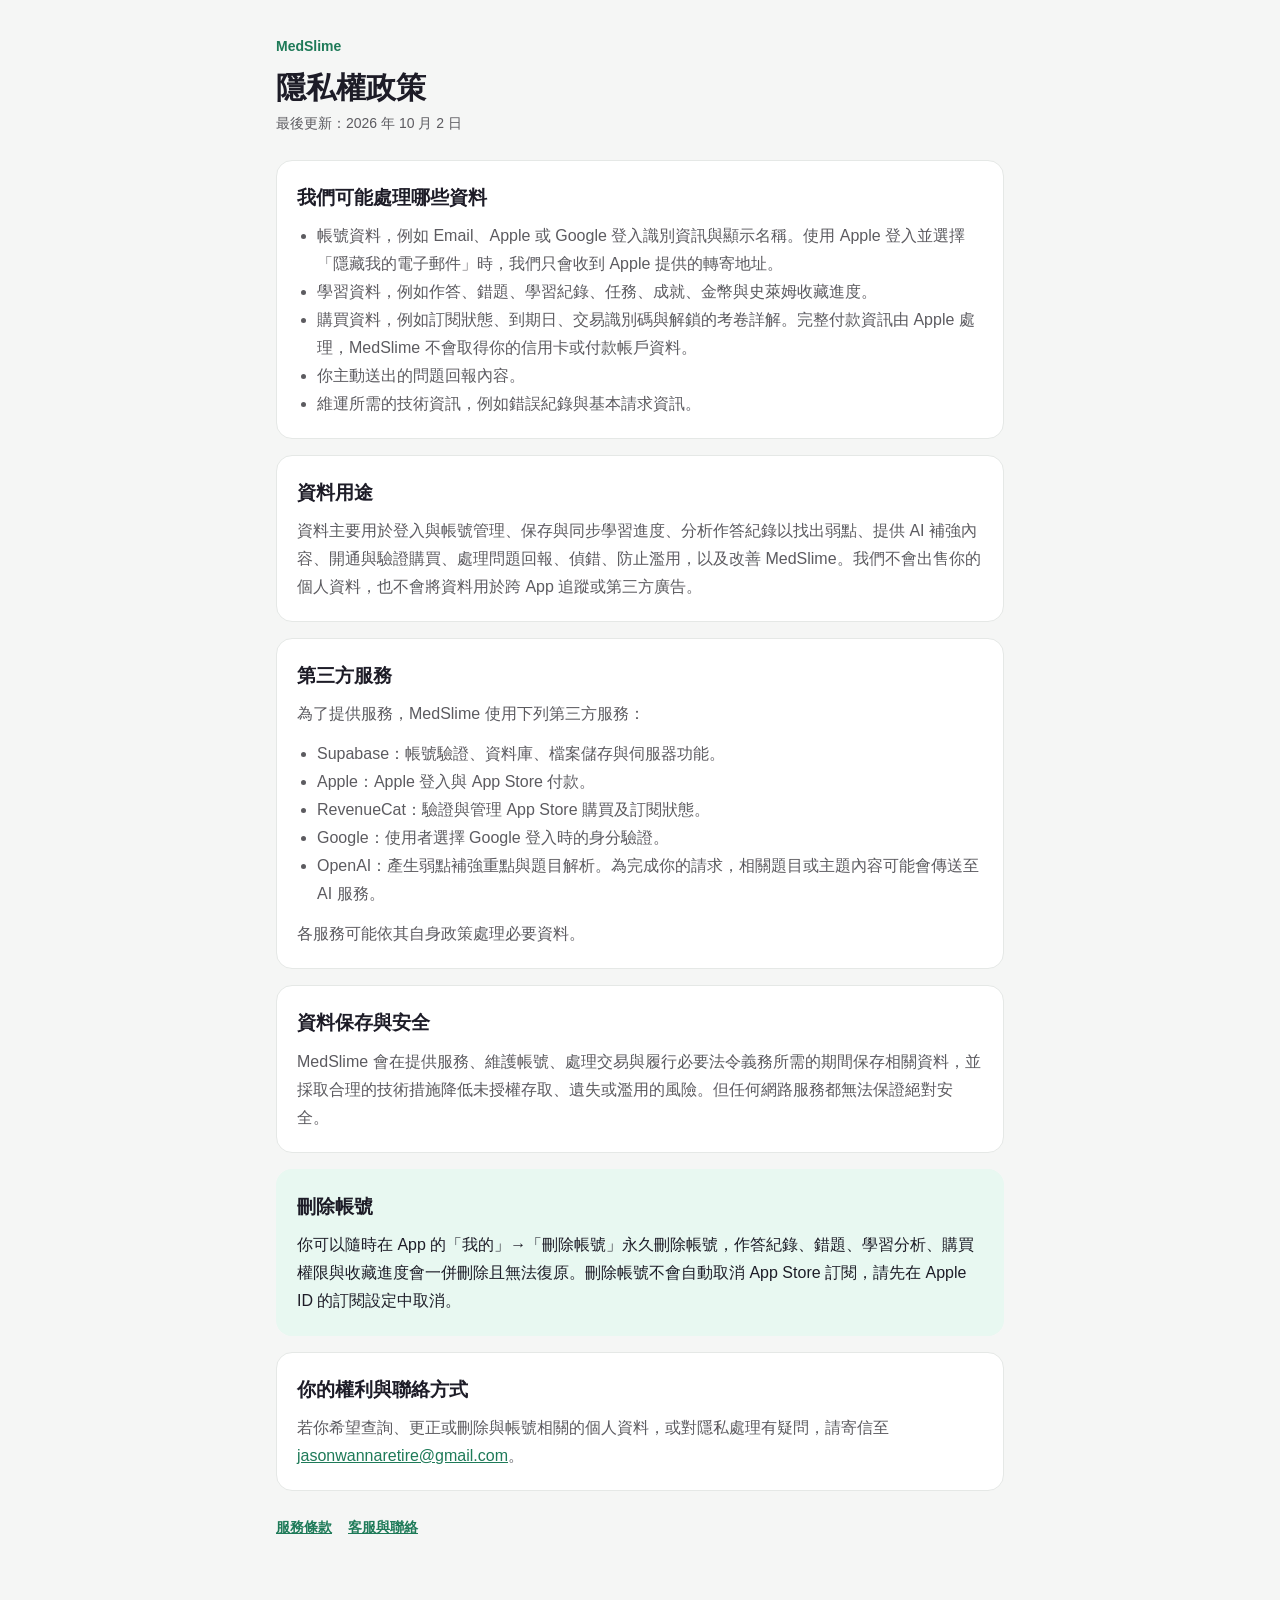
==== privacy.html @ 26e1a9bd "Add MedSlime privacy policy, terms and support pages Co-Authored-By: Claude Opus 5.5 <noreply@anthro" ====
<!doctype html>
<html lang="zh-Hant-TW">
<head>
  <meta charset="utf-8">
  <meta name="viewport" content="width=device-width, initial-scale=1">
  <title>MedSlime 隱私權政策</title>
  <link rel="stylesheet" href="style.css">
</head>
<body>
<main>
  <header>
    <a class="brand" href="./">MedSlime</a>
    <h1>隱私權政策</h1>
    <p class="updated">最後更新：2026 年 10 月 2 日</p>
  </header>

  <section>
    <h2>我們可能處理哪些資料</h2>
    <ul>
      <li>帳號資料，例如 Email、Apple 或 Google 登入識別資訊與顯示名稱。使用 Apple 登入並選擇「隱藏我的電子郵件」時，我們只會收到 Apple 提供的轉寄地址。</li>
      <li>學習資料，例如作答、錯題、學習紀錄、任務、成就、金幣與史萊姆收藏進度。</li>
      <li>購買資料，例如訂閱狀態、到期日、交易識別碼與解鎖的考卷詳解。完整付款資訊由 Apple 處理，MedSlime 不會取得你的信用卡或付款帳戶資料。</li>
      <li>你主動送出的問題回報內容。</li>
      <li>維運所需的技術資訊，例如錯誤紀錄與基本請求資訊。</li>
    </ul>
  </section>

  <section>
    <h2>資料用途</h2>
    <p>資料主要用於登入與帳號管理、保存與同步學習進度、分析作答紀錄以找出弱點、提供 AI 補強內容、開通與驗證購買、處理問題回報、偵錯、防止濫用，以及改善 MedSlime。我們不會出售你的個人資料，也不會將資料用於跨 App 追蹤或第三方廣告。</p>
  </section>

  <section>
    <h2>第三方服務</h2>
    <p>為了提供服務，MedSlime 使用下列第三方服務：</p>
    <ul>
      <li>Supabase：帳號驗證、資料庫、檔案儲存與伺服器功能。</li>
      <li>Apple：Apple 登入與 App Store 付款。</li>
      <li>RevenueCat：驗證與管理 App Store 購買及訂閱狀態。</li>
      <li>Google：使用者選擇 Google 登入時的身分驗證。</li>
      <li>OpenAI：產生弱點補強重點與題目解析。為完成你的請求，相關題目或主題內容可能會傳送至 AI 服務。</li>
    </ul>
    <p>各服務可能依其自身政策處理必要資料。</p>
  </section>

  <section>
    <h2>資料保存與安全</h2>
    <p>MedSlime 會在提供服務、維護帳號、處理交易與履行必要法令義務所需的期間保存相關資料，並採取合理的技術措施降低未授權存取、遺失或濫用的風險。但任何網路服務都無法保證絕對安全。</p>
  </section>

  <section class="callout">
    <h2>刪除帳號</h2>
    <p>你可以隨時在 App 的「我的」→「刪除帳號」永久刪除帳號，作答紀錄、錯題、學習分析、購買權限與收藏進度會一併刪除且無法復原。刪除帳號不會自動取消 App Store 訂閱，請先在 Apple ID 的訂閱設定中取消。</p>
  </section>

  <section>
    <h2>你的權利與聯絡方式</h2>
    <p>若你希望查詢、更正或刪除與帳號相關的個人資料，或對隱私處理有疑問，請寄信至 <a href="mailto:jasonwannaretire@gmail.com">jasonwannaretire@gmail.com</a>。</p>
  </section>

  <nav>
    <a href="terms.html">服務條款</a>
    <a href="./">客服與聯絡</a>
  </nav>
</main>
</body>
</html>
---- style.css ----
:root {
  --bg: #f5f6f5;
  --card: #ffffff;
  --border: #e5e8e6;
  --text: #1d1c27;
  --text-2: #5c5b60;
  --accent: #1e7a58;
  --accent-soft: #e8f8f1;
}
@media (prefers-color-scheme: dark) {
  :root:not([data-theme="light"]) {
    --bg: #111513;
    --card: #1a201d;
    --border: #2a332e;
    --text: #eef2ef;
    --text-2: #a9b3ad;
    --accent: #8ee0c1;
    --accent-soft: #173326;
  }
}
* { box-sizing: border-box; }
body {
  margin: 0;
  background: var(--bg);
  color: var(--text);
  font: 16px/1.75 -apple-system, BlinkMacSystemFont, "PingFang TC", "Noto Sans TC", "Microsoft JhengHei", sans-serif;
}
main { max-width: 760px; margin: 0 auto; padding: 32px 16px 64px; }
header { margin-bottom: 24px; }
.brand { color: var(--accent); font-weight: 600; font-size: 14px; text-decoration: none; }
h1 { font-size: 30px; line-height: 1.3; margin: 8px 0 4px; }
.updated { color: var(--text-2); font-size: 14px; margin: 0; }
section {
  background: var(--card);
  border: 1px solid var(--border);
  border-radius: 16px;
  padding: 20px;
  margin-top: 16px;
  color: var(--text-2);
}
h2 { color: var(--text); font-size: 19px; margin: 0 0 8px; }
p { margin: 0 0 12px; }
p:last-child, ul:last-child { margin-bottom: 0; }
ul { padding-left: 20px; margin: 0 0 12px; }
a { color: var(--accent); }
nav { display: flex; flex-wrap: wrap; gap: 16px; margin-top: 24px; font-size: 14px; font-weight: 600; }
.callout { background: var(--accent-soft); border-color: transparent; color: var(--text); }
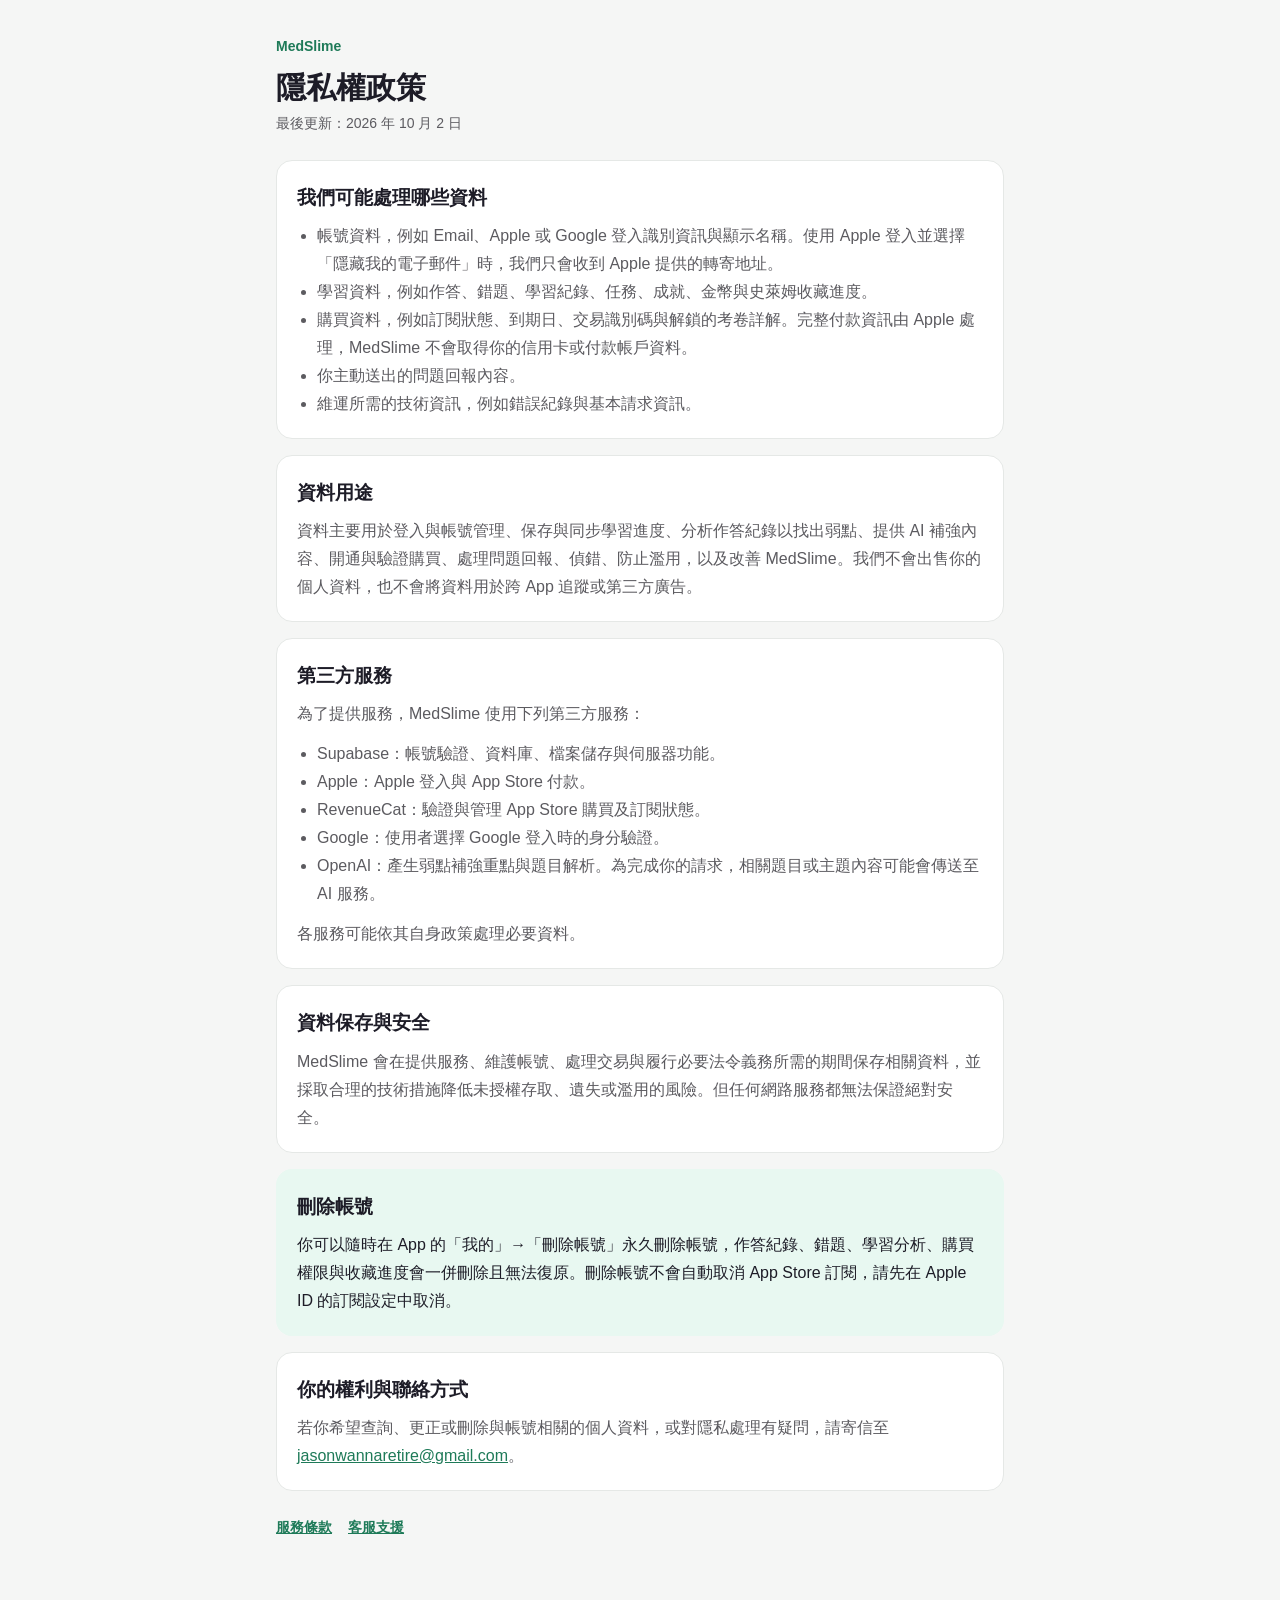
==== commit 9aa5a1ff: "Add support page with FAQ and contact Co-Authored-By: Claude Opus 5.5 <noreply@anthropic.com>" ====
--- a/privacy.html
+++ b/privacy.html
@@ -60,7 +60,7 @@
 
   <nav>
     <a href="terms.html">服務條款</a>
-    <a href="./">客服與聯絡</a>
+    <a href="support.html">客服支援</a>
   </nav>
 </main>
 </body>
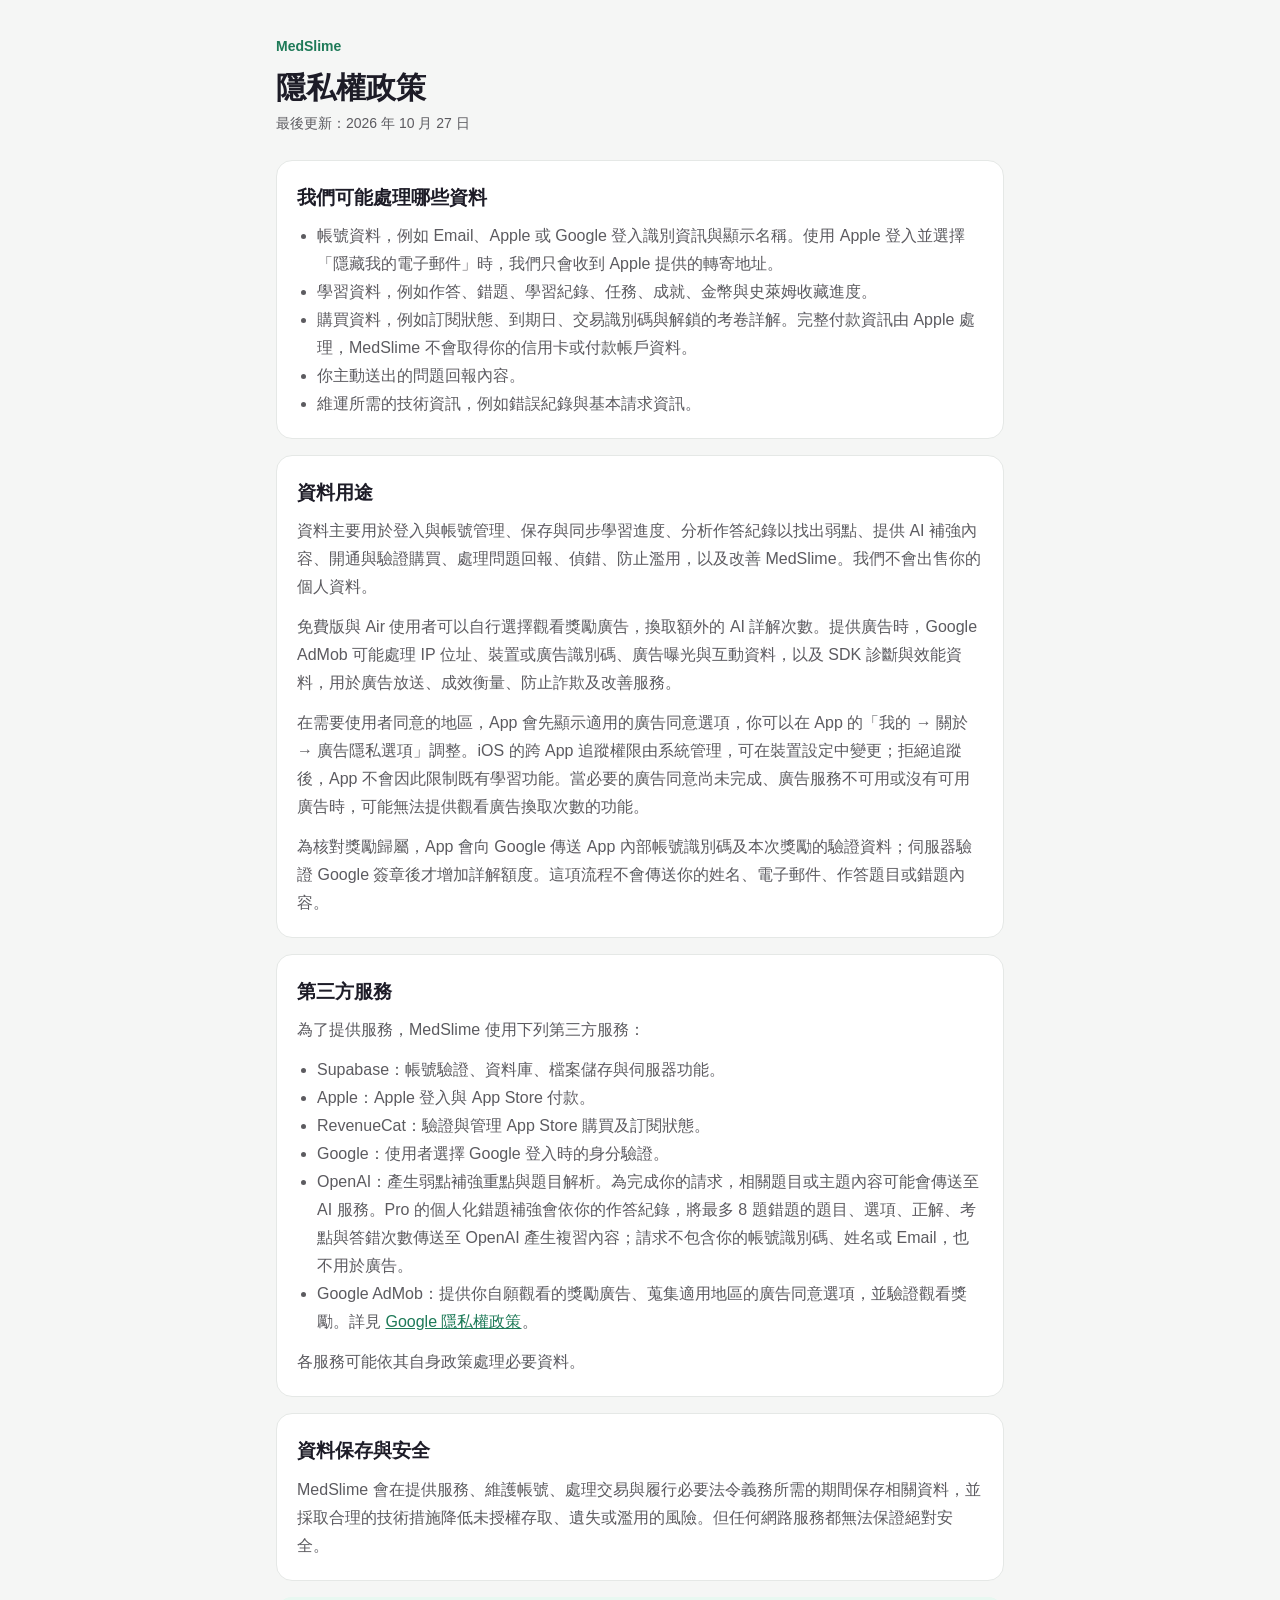
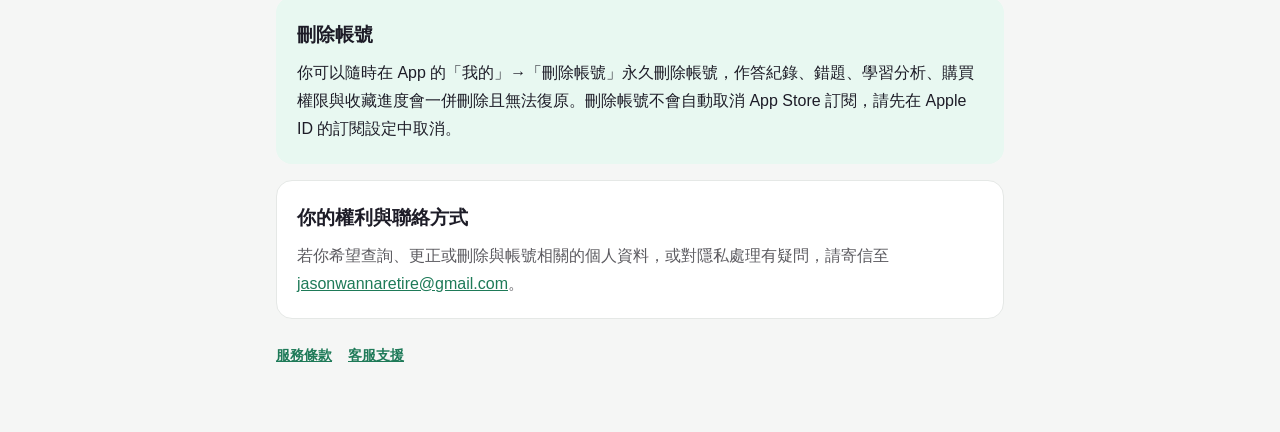
==== commit 780289c9: "Update privacy policy for AdMob rewarded ads and personalized review Co-Authored-By: Claude Sonnet 5" ====
--- a/privacy.html
+++ b/privacy.html
@@ -11,7 +11,7 @@
   <header>
     <a class="brand" href="./">MedSlime</a>
     <h1>隱私權政策</h1>
-    <p class="updated">最後更新：2026 年 10 月 2 日</p>
+    <p class="updated">最後更新：2026 年 10 月 27 日</p>
   </header>
 
   <section>
@@ -27,7 +27,10 @@
 
   <section>
     <h2>資料用途</h2>
-    <p>資料主要用於登入與帳號管理、保存與同步學習進度、分析作答紀錄以找出弱點、提供 AI 補強內容、開通與驗證購買、處理問題回報、偵錯、防止濫用，以及改善 MedSlime。我們不會出售你的個人資料，也不會將資料用於跨 App 追蹤或第三方廣告。</p>
+    <p>資料主要用於登入與帳號管理、保存與同步學習進度、分析作答紀錄以找出弱點、提供 AI 補強內容、開通與驗證購買、處理問題回報、偵錯、防止濫用，以及改善 MedSlime。我們不會出售你的個人資料。</p>
+    <p>免費版與 Air 使用者可以自行選擇觀看獎勵廣告，換取額外的 AI 詳解次數。提供廣告時，Google AdMob 可能處理 IP 位址、裝置或廣告識別碼、廣告曝光與互動資料，以及 SDK 診斷與效能資料，用於廣告放送、成效衡量、防止詐欺及改善服務。</p>
+    <p>在需要使用者同意的地區，App 會先顯示適用的廣告同意選項，你可以在 App 的「我的 → 關於 → 廣告隱私選項」調整。iOS 的跨 App 追蹤權限由系統管理，可在裝置設定中變更；拒絕追蹤後，App 不會因此限制既有學習功能。當必要的廣告同意尚未完成、廣告服務不可用或沒有可用廣告時，可能無法提供觀看廣告換取次數的功能。</p>
+    <p>為核對獎勵歸屬，App 會向 Google 傳送 App 內部帳號識別碼及本次獎勵的驗證資料；伺服器驗證 Google 簽章後才增加詳解額度。這項流程不會傳送你的姓名、電子郵件、作答題目或錯題內容。</p>
   </section>
 
   <section>
@@ -38,7 +41,8 @@
       <li>Apple：Apple 登入與 App Store 付款。</li>
       <li>RevenueCat：驗證與管理 App Store 購買及訂閱狀態。</li>
       <li>Google：使用者選擇 Google 登入時的身分驗證。</li>
-      <li>OpenAI：產生弱點補強重點與題目解析。為完成你的請求，相關題目或主題內容可能會傳送至 AI 服務。</li>
+      <li>OpenAI：產生弱點補強重點與題目解析。為完成你的請求，相關題目或主題內容可能會傳送至 AI 服務。Pro 的個人化錯題補強會依你的作答紀錄，將最多 8 題錯題的題目、選項、正解、考點與答錯次數傳送至 OpenAI 產生複習內容；請求不包含你的帳號識別碼、姓名或 Email，也不用於廣告。</li>
+      <li>Google AdMob：提供你自願觀看的獎勵廣告、蒐集適用地區的廣告同意選項，並驗證觀看獎勵。詳見 <a href="https://policies.google.com/privacy">Google 隱私權政策</a>。</li>
     </ul>
     <p>各服務可能依其自身政策處理必要資料。</p>
   </section>
--- a/style.css
+++ b/style.css
@@ -45,3 +45,160 @@
 a { color: var(--accent); }
 nav { display: flex; flex-wrap: wrap; gap: 16px; margin-top: 24px; font-size: 14px; font-weight: 600; }
 .callout { background: var(--accent-soft); border-color: transparent; color: var(--text); }
+
+/* ---- go.html (namespaced .go-*) ---- */
+body.go-page {
+  --go-blue: #0066d6;
+}
+body.go-page [hidden] { display: none !important; }
+
+.go-banner {
+  position: sticky;
+  top: 0;
+  z-index: 10;
+  display: flex;
+  align-items: center;
+  gap: 12px;
+  min-height: 64px;
+  padding: calc(10px + env(safe-area-inset-top)) max(16px, env(safe-area-inset-right)) 10px max(16px, env(safe-area-inset-left));
+  background: var(--card);
+  border-bottom: 1px solid var(--border);
+}
+.go-banner-icon {
+  width: 40px;
+  height: 40px;
+  flex: none;
+  border-radius: 9px;
+  border: 1px solid var(--border);
+}
+.go-banner-text {
+  flex: 1;
+  min-width: 0;
+  line-height: 1.3;
+}
+.go-banner-text strong,
+.go-banner-text span {
+  display: block;
+  overflow: hidden;
+  white-space: nowrap;
+  text-overflow: ellipsis;
+}
+.go-banner-text strong {
+  color: var(--text);
+  font-size: 15px;
+}
+.go-banner-text span {
+  color: var(--text-2);
+  font-size: 13px;
+}
+.go-banner-btn {
+  display: inline-flex;
+  align-items: center;
+  justify-content: center;
+  flex: none;
+  min-width: 64px;
+  min-height: 44px;
+  padding: 0 18px;
+  border-radius: 999px;
+  background: var(--go-blue);
+  color: #fff;
+  font-size: 15px;
+  font-weight: 600;
+  line-height: 1;
+  text-decoration: none;
+}
+
+.go-hint {
+  width: calc(100% - 32px);
+  max-width: 760px;
+  margin: 12px auto 0;
+  padding: 16px;
+  border-radius: 16px;
+  background: var(--accent-soft);
+  color: var(--text);
+}
+.go-hint > p {
+  margin: 0 0 12px;
+}
+.go-hint-actions {
+  display: flex;
+  flex-wrap: wrap;
+  gap: 8px;
+}
+.go-hint > .go-hint-tip {
+  margin: 12px 0 0;
+  font-size: 13px;
+  color: var(--text-2);
+}
+
+.go-btn {
+  display: inline-flex;
+  align-items: center;
+  justify-content: center;
+  min-height: 44px;
+  padding: 0 18px;
+  border: 1px solid transparent;
+  border-radius: 12px;
+  font-family: inherit;
+  font-size: 16px;
+  font-weight: 600;
+  line-height: 1.2;
+  text-decoration: none;
+  cursor: pointer;
+}
+.go-btn:focus-visible {
+  outline: 3px solid var(--accent);
+  outline-offset: 2px;
+}
+.go-btn-primary {
+  background: var(--accent);
+  color: var(--card);
+}
+.go-btn-secondary {
+  background: var(--card);
+  color: var(--accent);
+  border-color: var(--border);
+}
+.go-btn-lg {
+  display: flex;
+  width: 100%;
+  min-height: 54px;
+  font-size: 17px;
+  border-radius: 14px;
+}
+
+.go-main {
+  padding-top: 24px;
+}
+.go-actions {
+  display: grid;
+  gap: 10px;
+  margin-top: 20px;
+}
+.go-small {
+  margin: 4px 0 0;
+  font-size: 13px;
+  color: var(--text-2);
+  text-align: center;
+}
+
+.go-notice {
+  background: var(--accent-soft);
+  border-color: transparent;
+  color: var(--text);
+}
+
+.go-features ul {
+  list-style: none;
+  padding: 0;
+  margin: 0;
+}
+.go-features li {
+  padding: 8px 0;
+}
+.go-features li + li {
+  border-top: 1px solid var(--border);
+}
+.go-features strong {
+  color: var(--text);
+}
